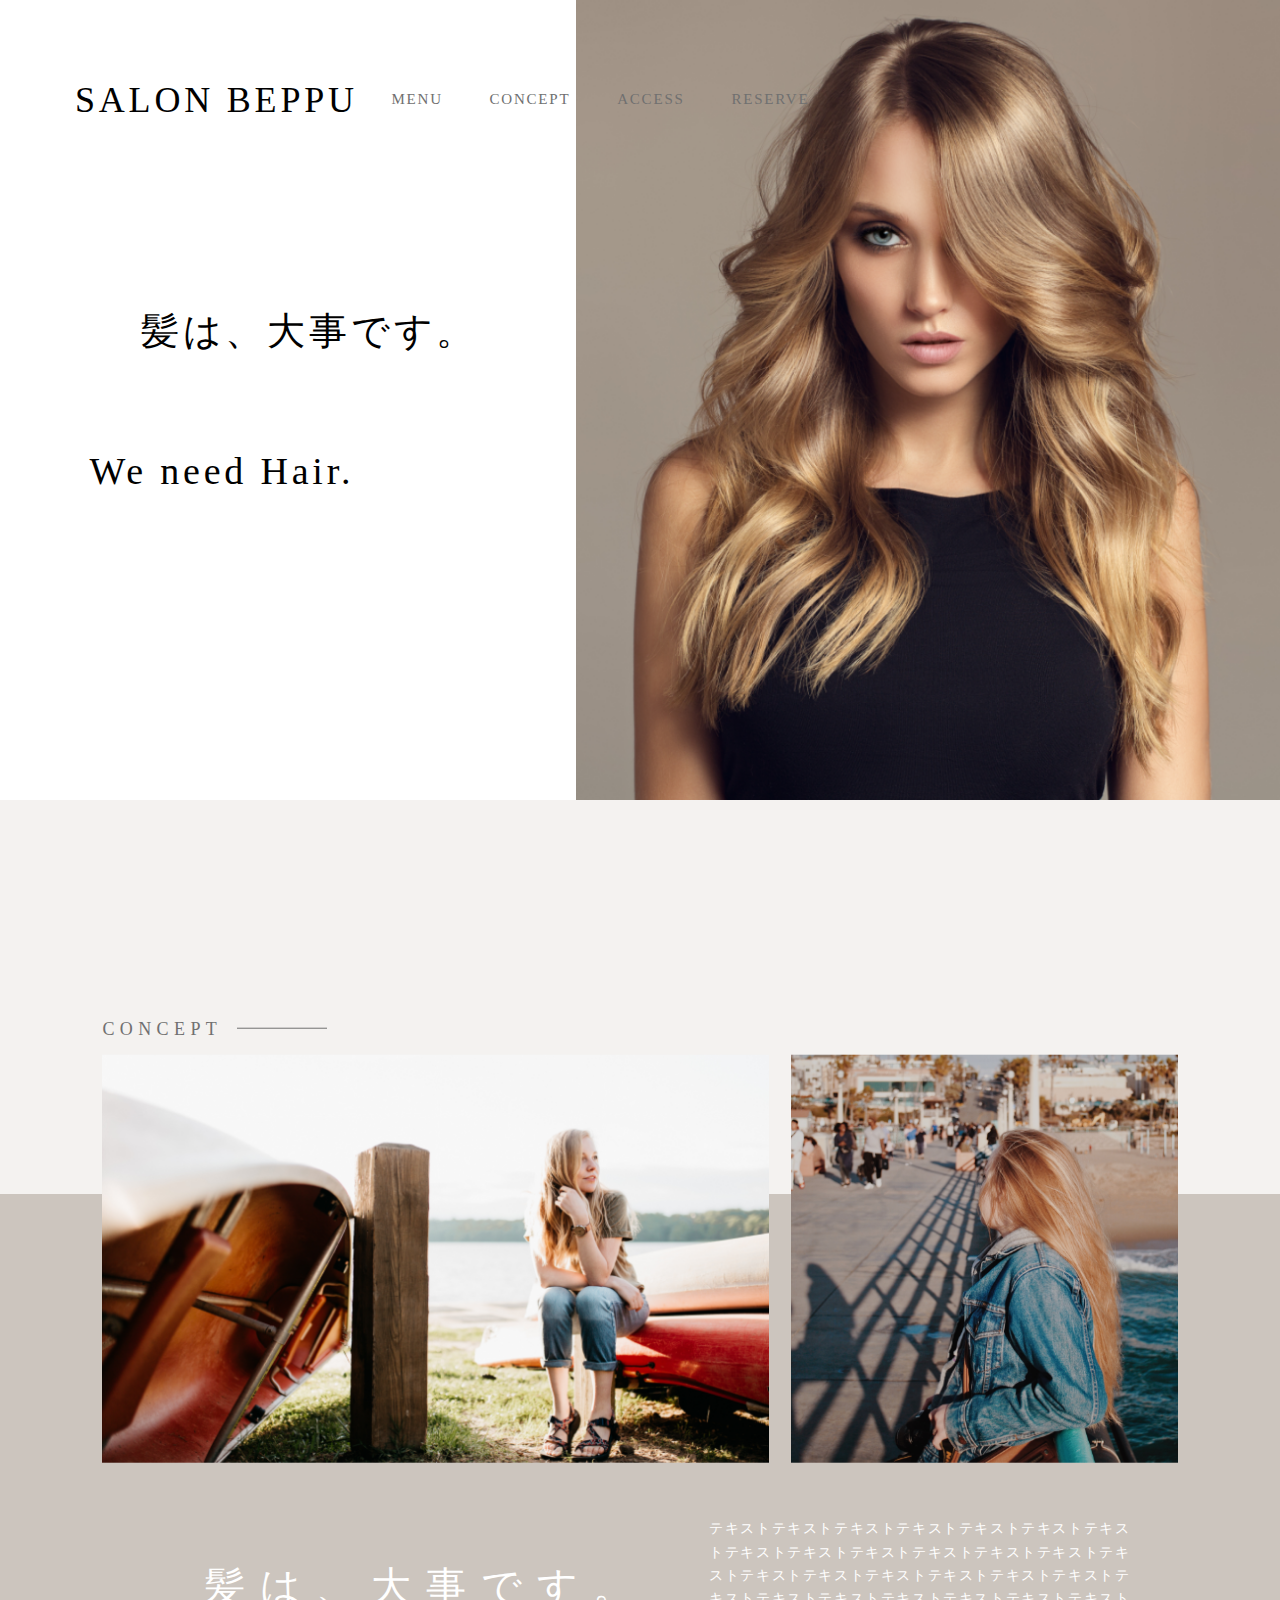
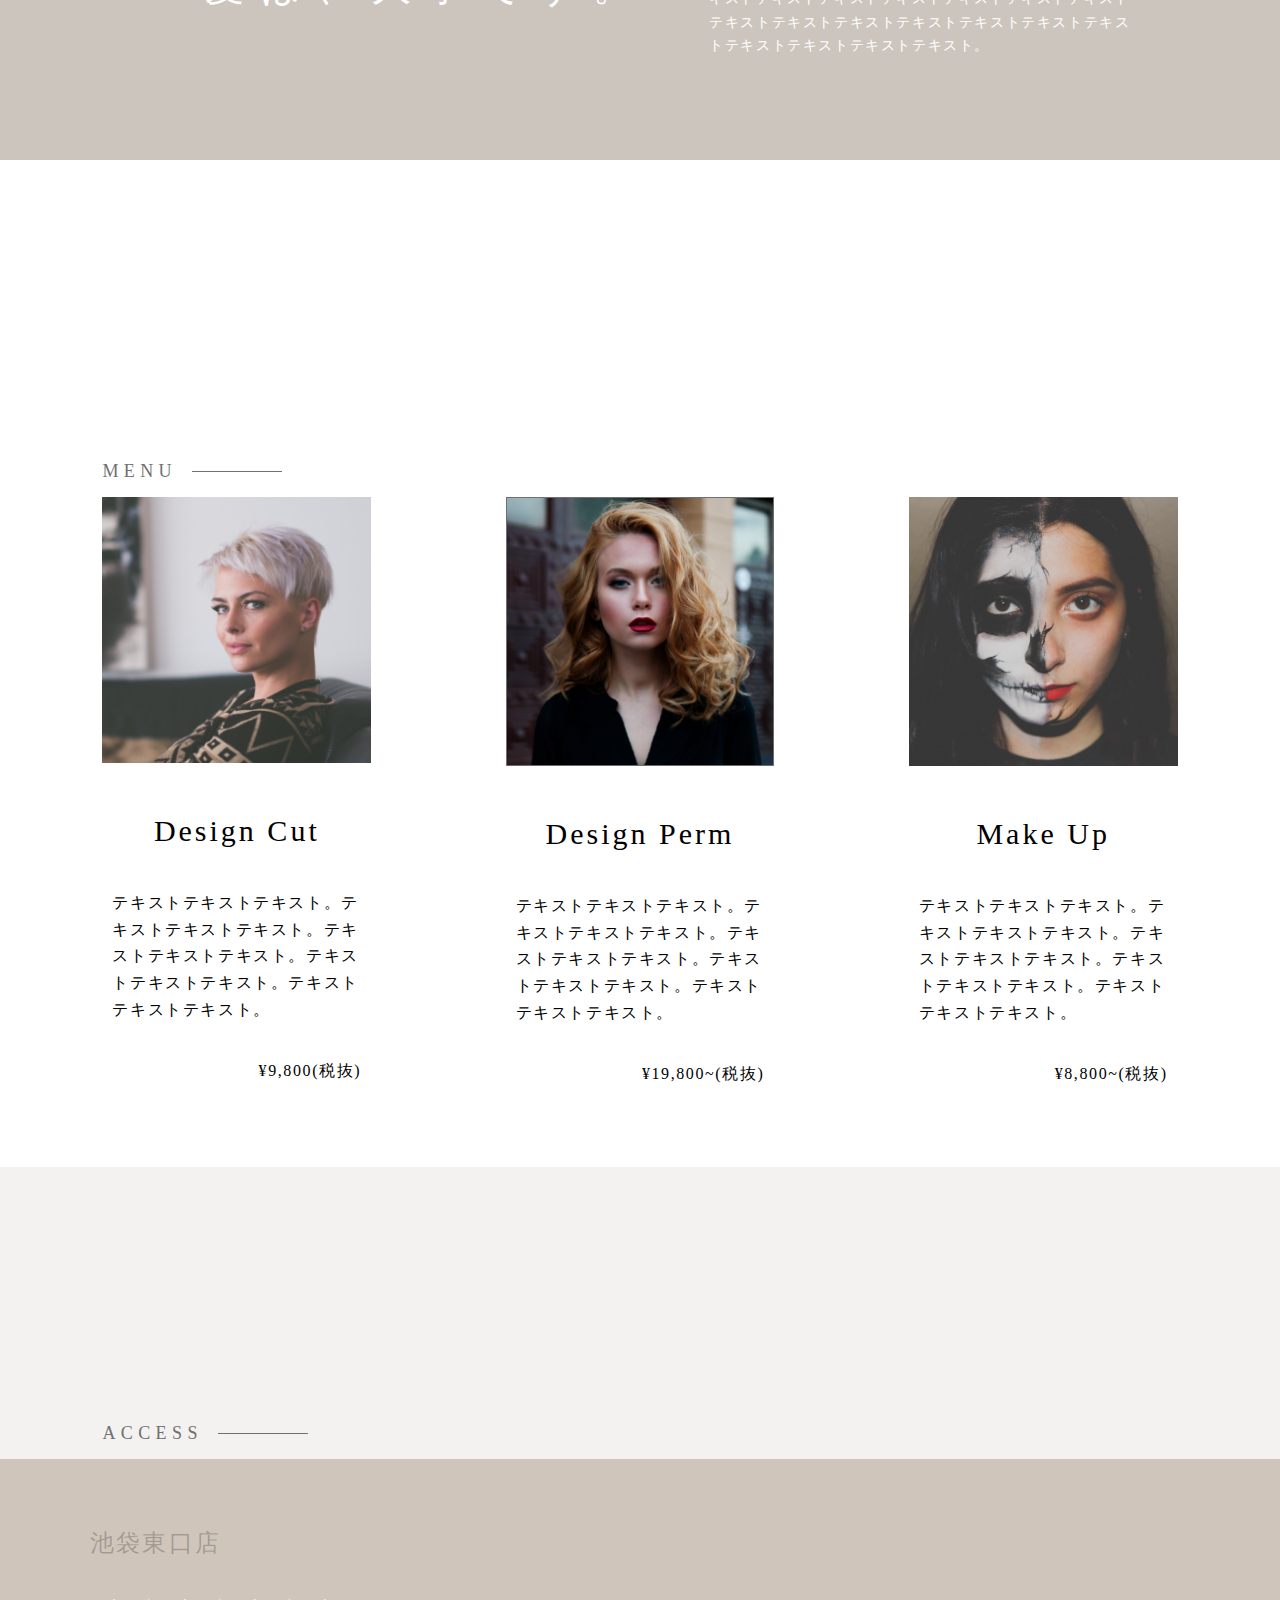
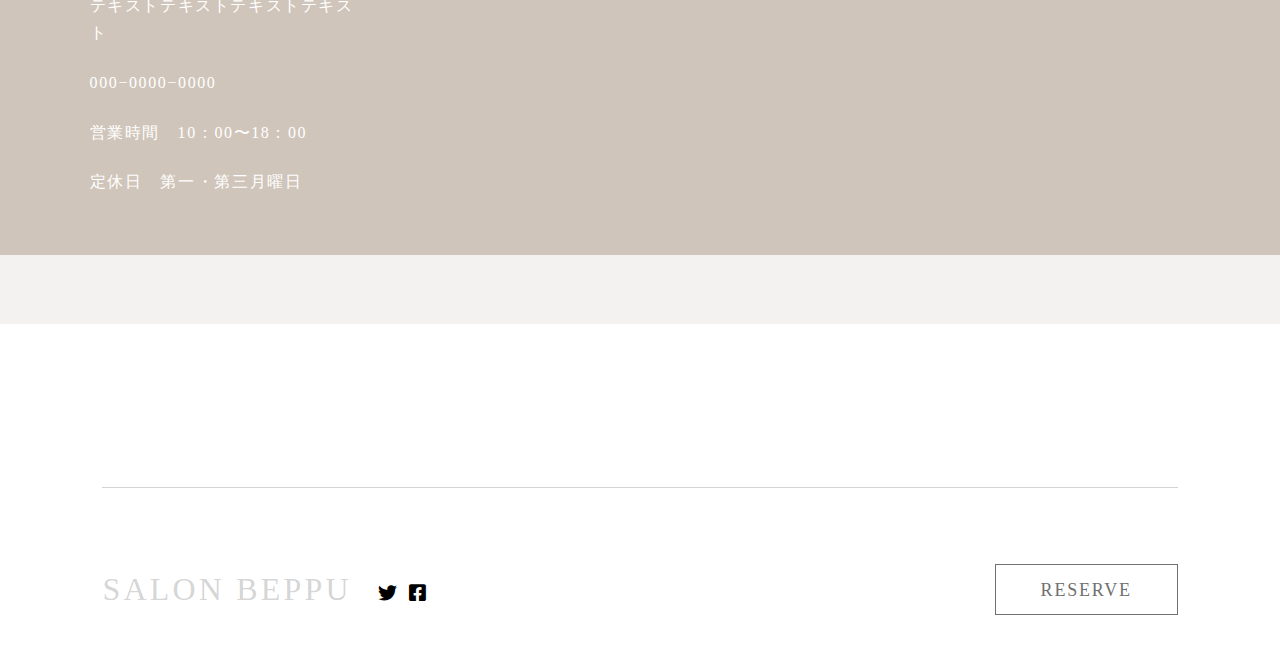
==== pereq/index.html @ defc12ae "Add files via upload" ====
<!DOCTYPE html>
<html lang="ja">

<head>
    <meta charset="UTF-8">
    <meta name="viewport" content="width=device-width, initial-scale=1.0">
    <link href="https://use.fontawesome.com/releases/v5.6.1/css/all.css" rel="stylesheet">
    <link rel="stylesheet" href="css/main.css">
    <title>Salon Beppu</title>
</head>

<body>
    <header>
        <h1 class="hd-logo">SALON BEPPU</h1>
        <div class="ham">
            <span></span>
            <span></span>
            <span></span>
        </div>
        <nav class="pc-navmenu">
            <ul>
                <li>MENU</li>
                <li>CONCEPT</li>
                <li>ACCESS</li>
                <li>RESERVE</li>
            </ul>
        </nav>
    </header>

    <main>
        <section class="first-view">
            <div class="first-view-wrap"></div>
            <div class="f-v-message">
                <p class="catch-one">髪は、大事です。</p>
                <p class="catch-two">We need Hair.</p>
            </div>
        </section>

        <section class="concept">
            <div class="concept-sub">
            </div>
            <div class="concept-main">
                <div class="concept-wrap inner">
                    <h2 class="title">CONCEPT</h2>
                    <div class="c-img">
                        <img class="c-img-one" src="./img/icon1.png" alt="">
                        <img class="c-img-two" src="./img/icon2.png" alt="">
                    </div>
                    <div class="c-message">
                        <p class="c-message-one">髪は、大事です。</p>
                        <p class="c-message-two">
                            テキストテキストテキストテキストテキストテキストテキストテキストテキストテキストテキストテキストテキストテキストテキストテキストテキストテキストテキストテキストテキストテキストテキストテキストテキストテキストテキストテキストテキストテキストテキストテキストテキストテキストテキストテキストテキストテキスト。
                        </p>
                    </div>
                </div>
            </div>
        </section>

        <section class="menu">
            <div class="inner menu-space">
                <h2 class="title">MENU</h2>
                <div class="menu-wrap">
                    <div class="menu-item">
                        <div class="menu-img"><img src="./img/news1.png" alt=""></div>
                        <div class="menu-content">
                            <h3 class="menu-content-title">Design Cut</h3>
                            <p class="menu-content-intro">
                                テキストテキストテキスト。テキストテキストテキスト。テキストテキストテキスト。テキストテキストテキスト。テキストテキストテキスト。</p>
                            <p class="menu-content-price">¥9,800(税抜)</p>
                        </div>
                    </div>
                    <div class="menu-item">
                        <div class="menu-img"><img src="./img/news2.png" alt=""></div>
                        <div class="menu-content">
                            <h3 class="menu-content-title">Design Perm</h3>
                            <p class="menu-content-intro">
                                テキストテキストテキスト。テキストテキストテキスト。テキストテキストテキスト。テキストテキストテキスト。テキストテキストテキスト。</p>
                            <p class="menu-content-price">¥19,800~(税抜)</p>
                        </div>
                    </div>
                    <div class="menu-item">
                        <div class="menu-img"><img src="./img/news3.png" alt=""></div>
                        <div class="menu-content">
                            <h3 class="menu-content-title">Make Up</h3>
                            <p class="menu-content-intro">
                                テキストテキストテキスト。テキストテキストテキスト。テキストテキストテキスト。テキストテキストテキスト。テキストテキストテキスト。</p>
                            <p class="menu-content-price">¥8,800~(税抜)</p>
                        </div>
                    </div>
                </div>
            </div>
        </section>

        <section class="access">
            <div class="access-flter">
                <div class="inner title">
                    <h2>ACCESS</h2>
                </div>
                <div class="access-wrap">
                    <div class="access-wrap-map">
                        <iframe class="access-wrap-map-text"
                            src="https://www.google.com/maps/embed?pb=!1m18!1m12!1m3!1d51822.129948454945!2d139.68004820683817!3d35.72909287672067!2m3!1f0!2f0!3f0!3m2!1i1024!2i768!4f13.1!3m3!1m2!1s0x60188d68974de2e9%3A0x4049becbb713f81d!2z5p2x5Lqs6YO96LGK5bO25Yy6!5e0!3m2!1sja!2sjp!4v1612405365372!5m2!1sja!2sjp"
                            allowfullscreen=""></iframe>
                    </div>
                    <div class="access-wrap-info">
                        <h3>池袋東口店</h3>
                        <p>テキストテキストテキストテキスト</p>
                        <p>000−0000−0000</p>
                        <p>営業時間　10：00〜18：00</p>
                        <p>定休日　第一・第三月曜日</p>
                    </div>
                </div>
            </div>
        </section>
    </main>

    <footer>
        <div class="inner">
            <div class="footer-wrap"></div>
            <div class="footer-bottom">
                <div class="footer-bottom-btn">
                    <p>RESERVE</p>
                </div>
                <div class="footer-bottom-text">
                    <h3>SALON BEPPU<i class="fab fa-twitter icon"></i><i class="fab fa-facebook-square icon"></i></h3>
                </div>
            </div>

        </div>
    </footer>
</body>

</html>
---- pereq/css/main.css ----
@charset "UTF-8";
/* 
html5doctor.com Reset Stylesheet
v1.6.1
Last Updated: 2010-09-17
Author: Richard Clark - http://richclarkdesign.com 
Twitter: @rich_clark
*/
*, *:after, *:before {
  box-sizing: border-box;
}

html, body, div, span, object, iframe,
h1, h2, h3, h4, h5, h6, p, blockquote, pre,
abbr, address, cite, code,
del, dfn, em, img, ins, kbd, q, samp,
small, strong, sub, sup, var,
b, i,
dl, dt, dd, ol, ul, li,
fieldset, form, label, legend,
table, caption, tbody, tfoot, thead, tr, th, td,
article, aside, canvas, details, figcaption, figure,
footer, header, hgroup, menu, nav, section, summary,
time, mark, audio, video {
  margin: 0;
  padding: 0;
  border: 0;
  outline: 0;
  font-size: 100%;
  font-weight: normal;
  vertical-align: baseline;
  background: transparent;
}

body {
  line-height: 1;
}

article, aside, details, figcaption, figure,
footer, header, hgroup, menu, nav, section {
  display: block;
}

nav, ul, li {
  list-style: none;
}

blockquote, q {
  quotes: none;
}

blockquote:before, blockquote:after,
q:before, q:after {
  content: '';
  content: none;
}

a {
  text-decoration: none;
  color: inherit;
  margin: 0;
  padding: 0;
  font-size: 100%;
  vertical-align: baseline;
  background: transparent;
}

a:visited {
  color: inherti;
}

/* change colours to suit your needs */
ins {
  background-color: #ff9;
  color: #000;
  text-decoration: none;
}

/* change colours to suit your needs */
mark {
  background-color: #ff9;
  color: #000;
  font-style: italic;
  font-weight: bold;
}

del {
  text-decoration: line-through;
}

abbr[title], dfn[title] {
  border-bottom: 1px dotted;
  cursor: help;
}

table {
  border-collapse: collapse;
  border-spacing: 0;
}

/* change border colour to suit your needs */
hr {
  display: block;
  height: 1px;
  border: 0;
  border-top: 1px solid #cccccc;
  margin: 1em 0;
  padding: 0;
}

input, select {
  vertical-align: middle;
}

/*# sourceMappingURL=reset.css.map */
html {
  font-size: 62.5%;
}

body {
  font-size: 12px;
  line-height: 1.67;
  letter-spacing: 3.8px;
}

.inner {
  width: 84%;
  margin: 0 auto;
}
@media screen and (max-width: 959px) {
  .inner {
    width: 90%;
  }
}

.title {
  display: flex;
  align-items: center;
  font-size: 1.8rem;
  color: #707070;
  letter-spacing: 5.4px;
  font-family: Roboto Mono for Powerline;
  margin-bottom: 11px;
}
@media screen and (max-width: 959px) {
  .title {
    margin-bottom: 50px;
  }
}
.title:after {
  display: inline-block;
  content: "";
  border-top: 1px solid;
  width: 5em;
  margin-left: 1.5rem;
}

header {
  display: flex;
  justify-content: space-between;
  align-items: center;
  width: 100%;
  padding: 68px 75px;
  font-family: Roboto Mono for Powerline;
  height: 200px;
  position: relative;
  z-index: 10;
}
@media screen and (max-width: 959px) {
  header {
    height: 70px;
    padding: 24px 11% 24px 11%;
  }
}

.hd-logo {
  font-size: 3.6rem;
  letter-spacing: 3.8px;
}
@media screen and (max-width: 959px) {
  .hd-logo {
    font-size: 2.2rem;
    letter-spacing: 2.2px;
  }
}

nav {
  width: 37%;
  margin-right: 35%;
}
@media screen and (max-width: 959px) {
  nav {
    display: none;
  }
}
nav ul {
  display: flex;
  justify-content: space-between;
  align-items: center;
  font-size: 1.5rem;
  color: #707070;
  letter-spacing: 1.8px;
}
nav ul li:hover {
  color: black;
}

.ham {
  display: none;
}
@media screen and (max-width: 959px) {
  .ham {
    width: 4.2%;
    height: 14px;
    display: flex;
    flex-direction: column;
    justify-content: space-between;
  }
  .ham span {
    display: inline-block;
    width: 100%;
    height: 1px;
    background-color: black;
  }
  .ham span:last-child {
    width: 70%;
  }
}

.first-view-wrap {
  background-image: url(../img/bg.png);
  background-size: cover;
  width: 55%;
  height: 800px;
  position: absolute;
  top: 0%;
  right: 0%;
}
@media screen and (max-width: 959px) {
  .first-view-wrap {
    display: none;
  }
}

.catch-one {
  font-size: 3.8rem;
  font-family: ヒラギノ明朝 Pro;
}
@media screen and (max-width: 959px) {
  .catch-one {
    font-size: 2.3rem;
  }
}

.catch-two {
  font-size: 3.8rem;
  font-family: Zapfino;
}
@media screen and (max-width: 959px) {
  .catch-two {
    font-size: 2.8rem;
  }
}

.f-v-message {
  height: 600px;
  padding-top: 100px;
  position: relative;
  z-index: 8;
  letter-spacing: 3.8px;
}
@media screen and (max-width: 959px) {
  .f-v-message {
    background-image: url(../img/bg.png);
    background-size: cover;
    width: 100%;
    height: 800px;
    flex-flow: row-reverse;
    display: flex;
    flex-direction: column-reverse;
    justify-content: center;
    align-items: center;
    color: #fff;
    text-shadow: 0px 3px 16px #000000;
    letter-spacing: 2.8px;
    padding: 0;
  }
}

.catch-one {
  padding-left: 11%;
}
@media screen and (max-width: 959px) {
  .catch-one {
    padding: 0;
  }
}

.catch-two {
  margin-top: 6%;
  padding-left: 7%;
}
@media screen and (max-width: 959px) {
  .catch-two {
    padding: 0;
    margin: 0;
  }
}

.concept {
  height: 960px;
}
@media screen and (max-width: 600px) {
  .concept {
    height: 711px;
  }
}
.concept-sub {
  height: 41%;
  background-color: #A193861F;
}
@media screen and (max-width: 600px) {
  .concept-sub {
    height: 24%;
  }
}
.concept-main {
  height: 59%;
  background-color: #A1938689;
}
@media screen and (max-width: 600px) {
  .concept-main {
    height: 75%;
  }
}

.concept-wrap {
  transform: translate(0, -28%);
}
@media screen and (max-width: 600px) {
  .concept-wrap {
    transform: translate(0, -18%);
    margin: 0 auto;
  }
}

.c-img {
  display: flex;
  justify-content: space-between;
}
.c-img-one {
  width: 62%;
}
@media screen and (max-width: 600px) {
  .c-img-one {
    width: 49%;
  }
}
.c-img-two {
  width: 36%;
}
@media screen and (max-width: 600px) {
  .c-img-two {
    width: 49%;
  }
}

.c-message {
  width: 92%;
  margin: 0 auto;
  display: flex;
  justify-content: space-between;
  color: #fff;
  padding-top: 5%;
}
@media screen and (max-width: 600px) {
  .c-message {
    display: inline-block;
    width: 100%;
    padding-top: 8%;
  }
}
.c-message-one {
  width: 45%;
  font-size: 4rem;
  font-family: ヒラギノ明朝 Pro;
  margin: 0 auto;
  display: flex;
  align-items: center;
  letter-spacing: 1.5rem;
}
@media screen and (max-width: 600px) {
  .c-message-one {
    width: 100%;
    display: flex;
    justify-content: center;
    font-size: 1.8rem;
    letter-spacing: 0.72rem;
  }
}
.c-message-two {
  width: 43%;
  font-size: 1.4rem;
  font-family: ヒラギノ角ゴ Pro;
  letter-spacing: 0.16rem;
}
@media screen and (max-width: 600px) {
  .c-message-two {
    width: 100%;
    font-size: 1.6rem;
    letter-spacing: 0.16rem;
    margin-top: 18px;
  }
}

.menu-space {
  padding: 296px 0 70px;
}
@media screen and (max-width: 600px) {
  .menu-space {
    padding: 60px 0 63px;
  }
}

.menu-wrap {
  display: flex;
  justify-content: space-between;
}
@media screen and (max-width: 600px) {
  .menu-wrap {
    flex-direction: column;
  }
}

.menu-item {
  width: 25%;
}
@media screen and (max-width: 600px) {
  .menu-item {
    width: 100%;
    margin-bottom: 50px;
  }
  .menu-item:last-child {
    margin-bottom: 0;
  }
}
.menu-item .menu-img {
  width: 100%;
}
.menu-item .menu-img img {
  width: 100%;
}

.menu-content {
  padding: 10px;
  font-family: Roboto Mono for Powerline;
}
.menu-content-title {
  font-size: 3rem;
  letter-spacing: 0.3rem;
  margin-top: 27px;
  text-align: center;
}
@media screen and (max-width: 600px) {
  .menu-content-title {
    text-align: left;
  }
}
.menu-content-intro {
  font-size: 1.6rem;
  letter-spacing: 0.16rem;
  margin-top: 34px;
}
.menu-content-price {
  font-size: 1.6rem;
  letter-spacing: 0.16rem;
  text-align: right;
  margin-top: 34px;
}

.access {
  background-color: #A193861F;
  height: 757px;
}
@media screen and (max-width: 959px) {
  .access {
    height: 710px;
  }
}
.access-flter {
  padding: 251px 0 69px;
}
@media screen and (max-width: 959px) {
  .access-flter {
    padding: 58px 0 59px;
  }
}

.access-wrap {
  height: 396px;
  display: flex;
  justify-content: space-between;
  flex-flow: row-reverse;
  background-color: #D0C5BA;
}
@media screen and (max-width: 959px) {
  .access-wrap {
    display: block;
    height: 513px;
  }
}
.access-wrap-map {
  width: 60.4%;
}
@media screen and (max-width: 959px) {
  .access-wrap-map {
    width: 100%;
    height: 45%;
  }
}
.access-wrap-map-text {
  width: 100%;
  height: 100%;
}
.access-wrap-info {
  width: 39.6%;
  height: 396px;
  padding: 5% 11% 5% 7%;
}
@media screen and (max-width: 959px) {
  .access-wrap-info {
    height: 55%;
    width: 100%;
    padding: 15px 0 0 5%;
  }
}
.access-wrap-info h3 {
  font-family: Roboto Mono for Powerline;
  font-size: 2.4rem;
  margin-bottom: 30px;
  color: #00000038;
  letter-spacing: 2.4px;
}
.access-wrap-info p {
  font-family: Roboto Mono for Powerline;
  font-size: 1.6rem;
  margin-bottom: 23px;
  color: #fff;
  letter-spacing: 1.6px;
}
.access-wrap-info p:last-child {
  margin-bottom: 0;
}

footer {
  height: 342px;
}
@media screen and (max-width: 959px) {
  footer {
    height: 260px;
  }
}

.footer-wrap {
  height: 164px;
  border-bottom: 1px solid #7070704D;
}
@media screen and (max-width: 959px) {
  .footer-wrap {
    height: 63px;
  }
}

.footer-bottom {
  height: 37px;
  margin-top: 83px;
  display: flex;
  justify-content: space-between;
  align-items: center;
  flex-flow: row-reverse;
}
@media screen and (max-width: 959px) {
  .footer-bottom {
    height: 193px;
    flex-direction: column;
  }
}
.footer-bottom-text {
  letter-spacing: 3.2px;
  font-size: 3.2rem;
  font-family: Roboto Mono for Powerline;
  color: #7070704D;
}
@media screen and (max-width: 959px) {
  .footer-bottom-text {
    font-size: 1.8rem;
    letter-spacing: 1.8px;
    width: 100%;
    position: relative;
    padding-bottom: 19px;
  }
}
.footer-bottom-text .icon {
  font-size: 1.9rem;
  color: black;
}
.footer-bottom-text .icon:first-child {
  margin-left: 26px;
}
@media screen and (max-width: 959px) {
  .footer-bottom-text .icon:first-child {
    position: absolute;
    right: 5%;
    margin-left: 0;
  }
}
.footer-bottom-text .icon:last-child {
  margin-left: 9px;
}
@media screen and (max-width: 959px) {
  .footer-bottom-text .icon:last-child {
    position: absolute;
    right: 0%;
    margin-left: 0;
  }
}
.footer-bottom-btn {
  width: 17%;
  font-size: 1.8rem;
  font-family: Roboto Mono for Powerline;
  border: solid 1px #707070;
  color: #707070;
  letter-spacing: 1.8px;
  padding: 10px 3.8% 9px 3.8%;
  text-align: center;
}
@media screen and (max-width: 959px) {
  .footer-bottom-btn {
    width: 49%;
  }
}

/*# sourceMappingURL=main.css.map */
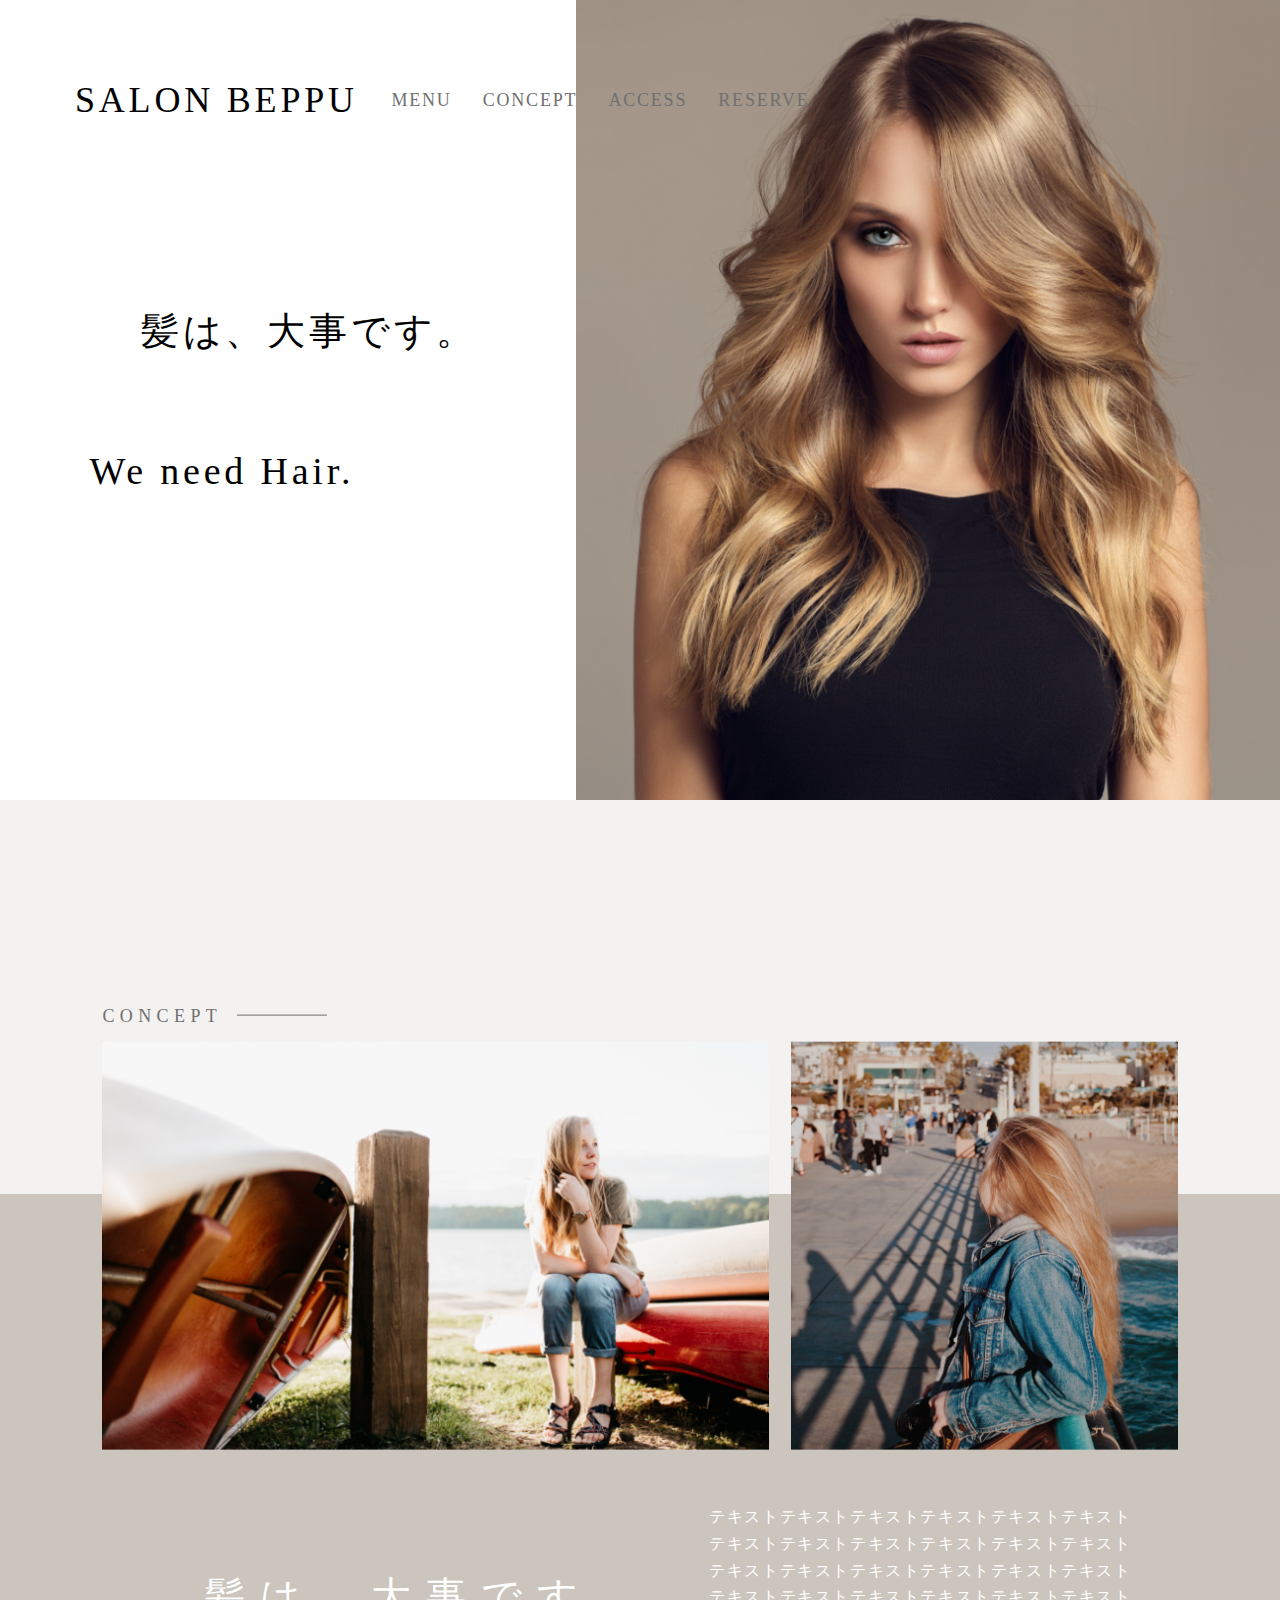
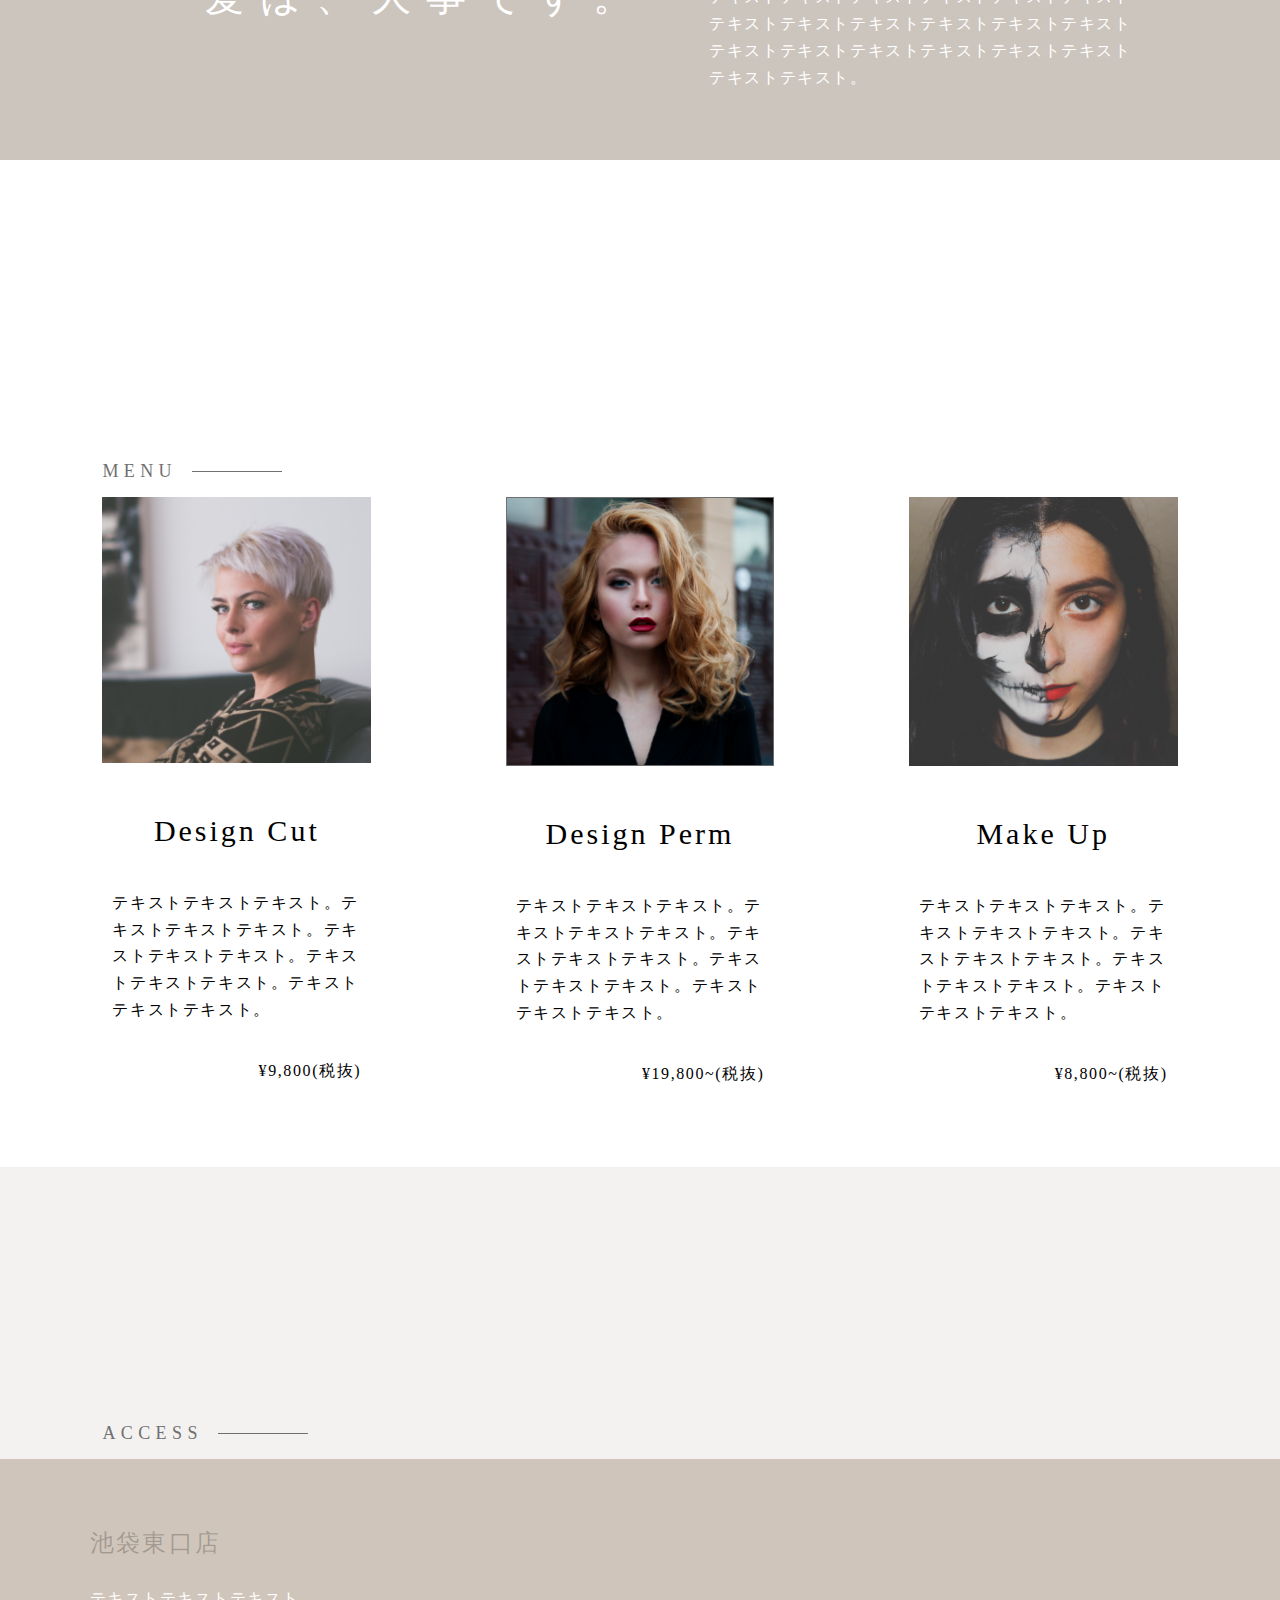
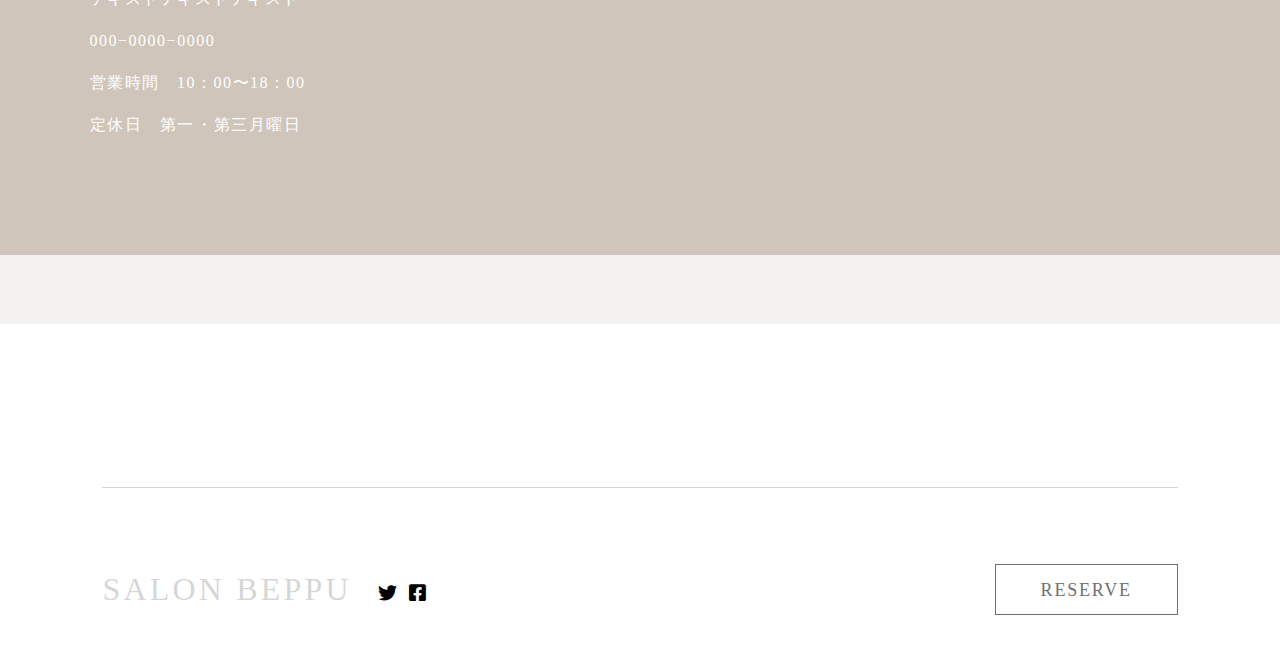
==== commit 2769d0ba: "Add files via upload" ====
--- a/pereq/index.html
+++ b/pereq/index.html
@@ -28,13 +28,12 @@
     </header>
 
     <main>
-        <section class="first-view">
-            <div class="first-view-wrap"></div>
-            <div class="f-v-message">
-                <p class="catch-one">髪は、大事です。</p>
-                <p class="catch-two">We need Hair.</p>
-            </div>
-        </section>
+
+        <div class="first-view-wrap"></div>
+        <div class="f-v-message">
+            <p class="catch-one">髪は、大事です。</p>
+            <p class="catch-two">We need Hair.</p>
+        </div>
 
         <section class="concept">
             <div class="concept-sub">
@@ -104,7 +103,7 @@
                     </div>
                     <div class="access-wrap-info">
                         <h3>池袋東口店</h3>
-                        <p>テキストテキストテキストテキスト</p>
+                        <p>テキストテキストテキスト</p>
                         <p>000−0000−0000</p>
                         <p>営業時間　10：00〜18：00</p>
                         <p>定休日　第一・第三月曜日</p>
--- a/pereq/css/main.css
+++ b/pereq/css/main.css
@@ -197,7 +197,7 @@
   display: flex;
   justify-content: space-between;
   align-items: center;
-  font-size: 1.5rem;
+  font-size: 1.8rem;
   color: #707070;
   letter-spacing: 1.8px;
 }
@@ -286,6 +286,11 @@
     padding: 0;
   }
 }
+@media screen and (max-width: 959px) and (max-width: 600px) {
+  .f-v-message {
+    background-position: -100px,0;
+  }
+}
 
 .catch-one {
   padding-left: 11%;
@@ -354,6 +359,8 @@
 @media screen and (max-width: 600px) {
   .c-img-one {
     width: 49%;
+    object-fit: cover;
+    object-position: 80%;
   }
 }
 .c-img-two {
@@ -400,7 +407,7 @@
 }
 .c-message-two {
   width: 43%;
-  font-size: 1.4rem;
+  font-size: 1.6rem;
   font-family: ヒラギノ角ゴ Pro;
   letter-spacing: 0.16rem;
 }
@@ -537,16 +544,16 @@
 .access-wrap-info h3 {
   font-family: Roboto Mono for Powerline;
   font-size: 2.4rem;
-  margin-bottom: 30px;
+  margin-bottom: 2.3rem;
   color: #00000038;
   letter-spacing: 2.4px;
 }
 .access-wrap-info p {
   font-family: Roboto Mono for Powerline;
   font-size: 1.6rem;
-  margin-bottom: 23px;
+  margin-bottom: 1.5rem;
   color: #fff;
-  letter-spacing: 1.6px;
+  letter-spacing: 1.5px;
 }
 .access-wrap-info p:last-child {
   margin-bottom: 0;
@@ -610,7 +617,7 @@
 @media screen and (max-width: 959px) {
   .footer-bottom-text .icon:first-child {
     position: absolute;
-    right: 5%;
+    right: 30px;
     margin-left: 0;
   }
 }
